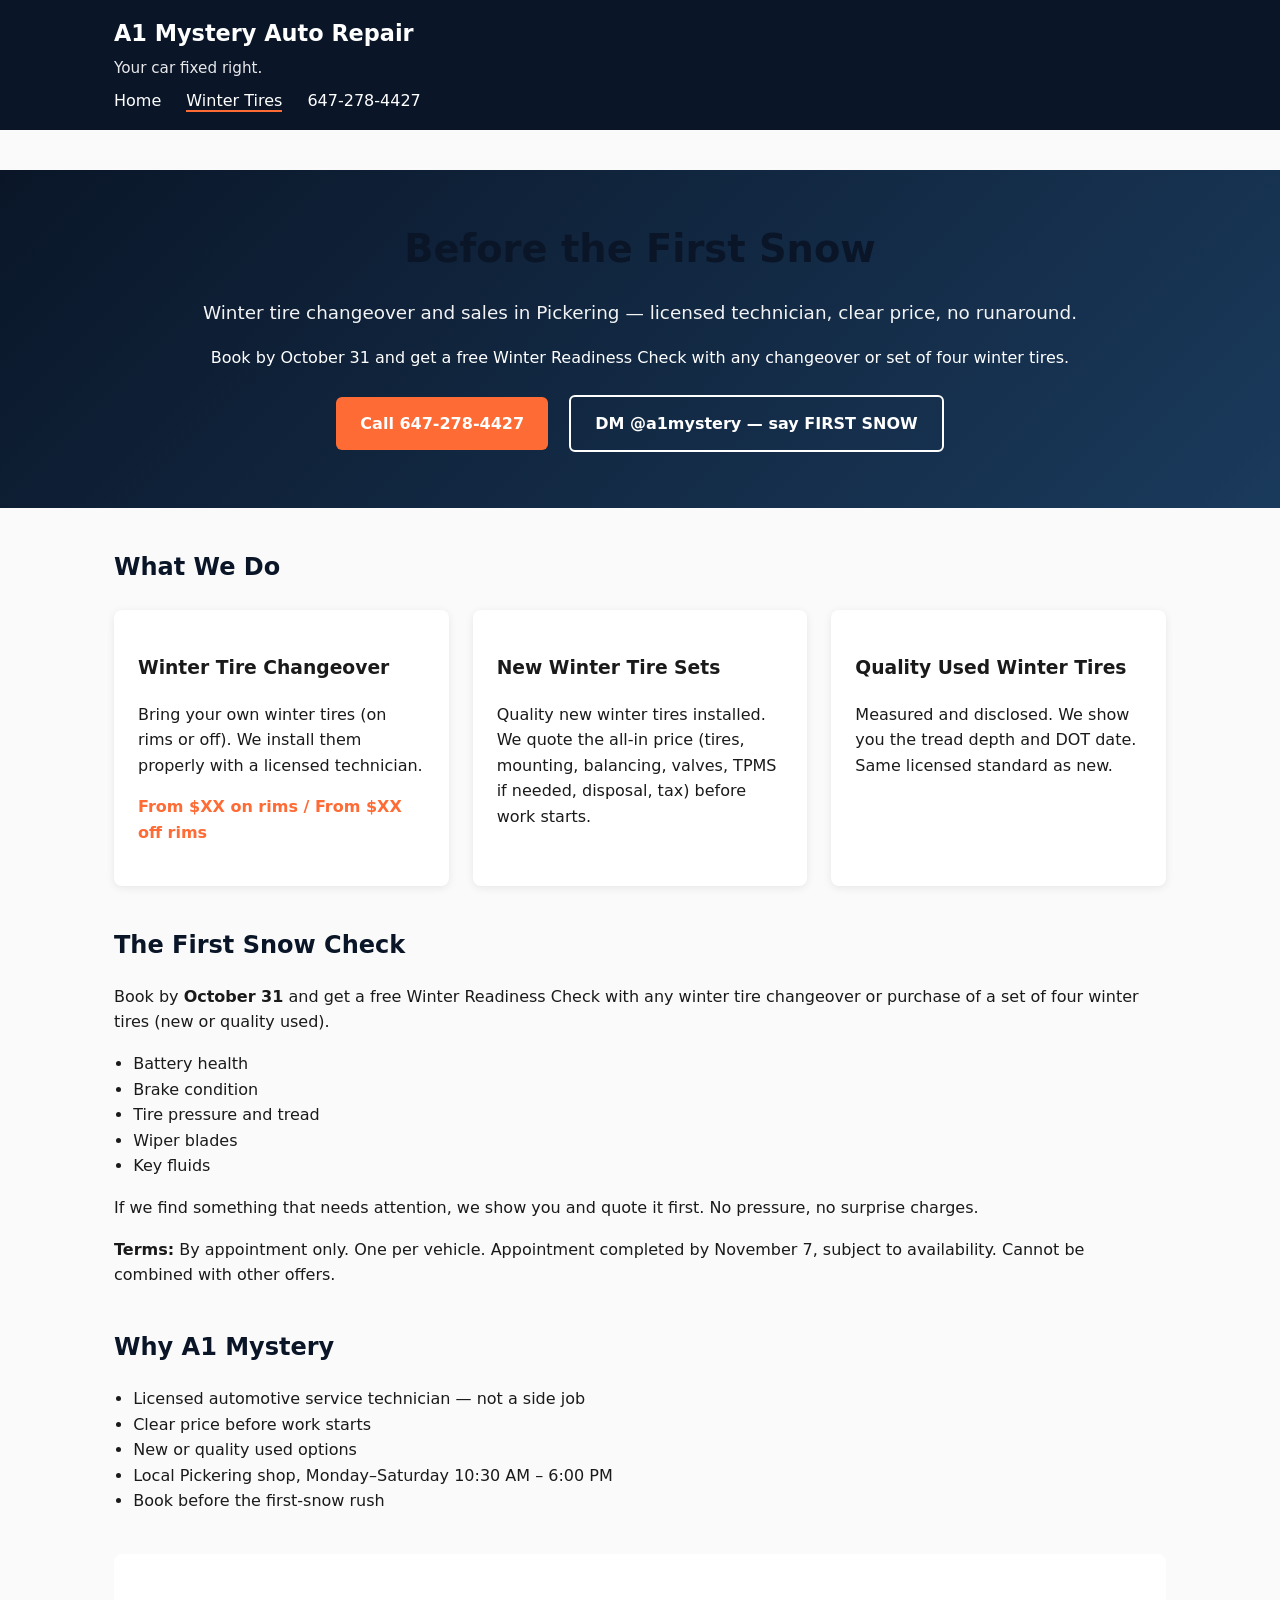
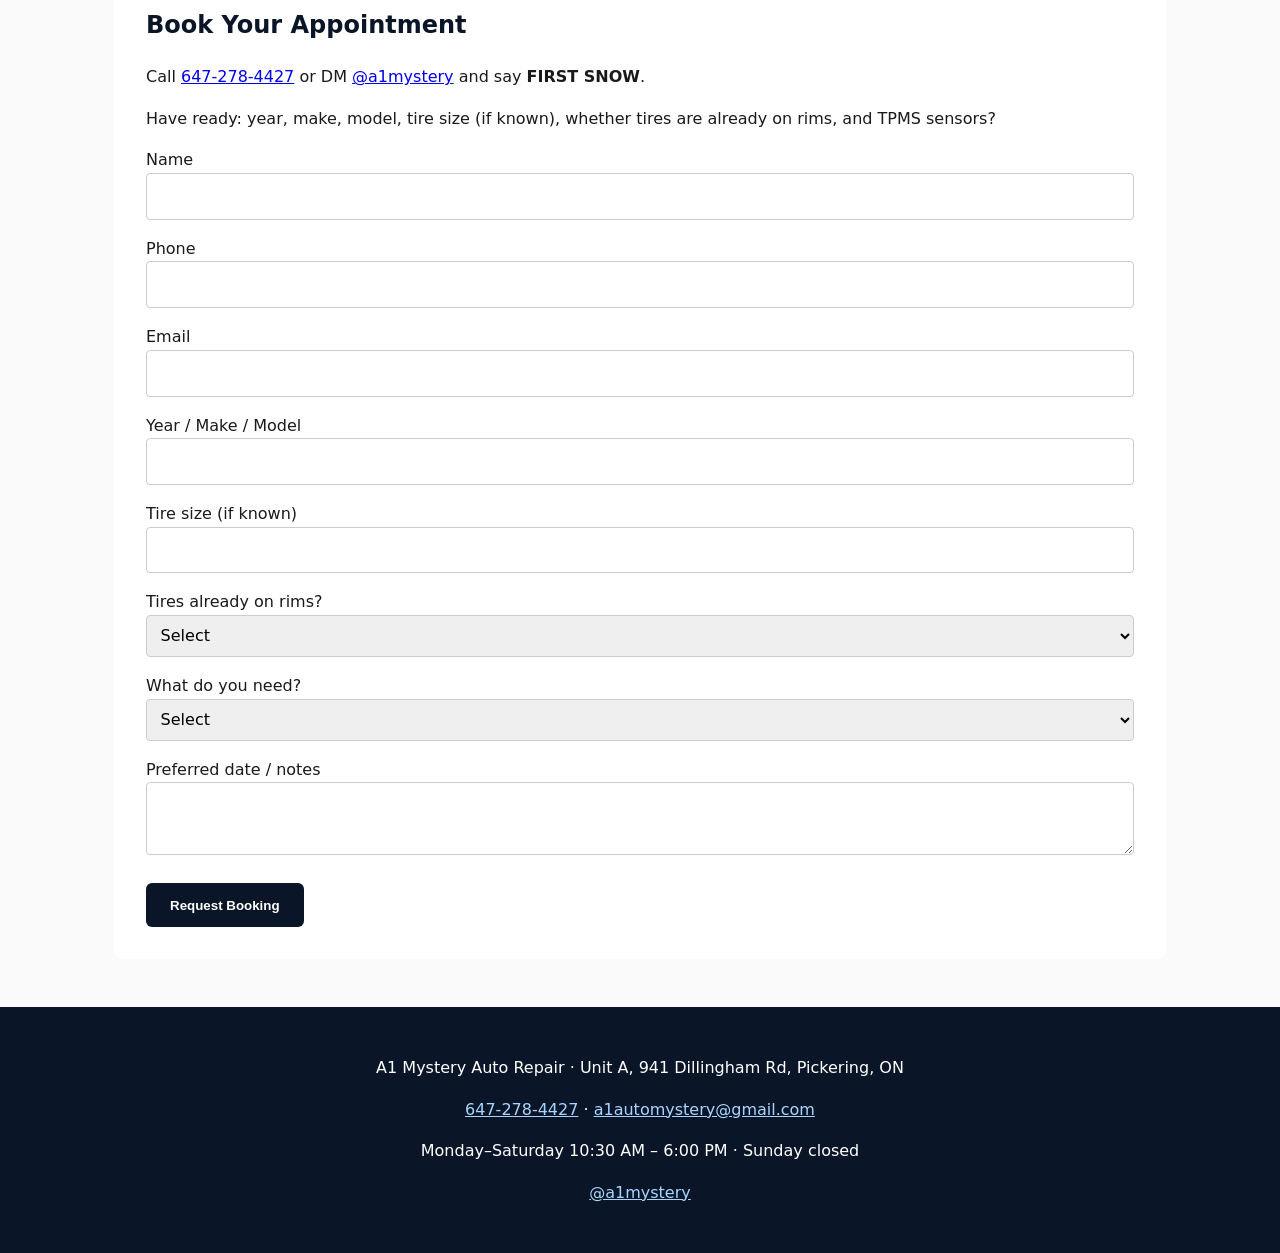
==== winter-tires.html @ 5404da3d "Add winter tire campaign page, homepage update, and styles for a1mystery.com" ====
<!DOCTYPE html>
<html lang="en">
<head>
  <meta charset="UTF-8">
  <meta name="viewport" content="width=device-width, initial-scale=1.0">
  <title>Winter Tire Changeover & Sales in Pickering | A1 Mystery Auto Repair</title>
  <meta name="description" content="Winter tire changeover, new and quality used winter tires in Pickering. Licensed technician, clear price before work starts. Book by Oct 31 for free Winter Readiness Check. Call 647-278-4427.">
  <link rel="stylesheet" href="styles.css">
</head>
<body>
  <header class="header">
    <div class="container">
      <h1><a href="index.html">A1 Mystery Auto Repair</a></h1>
      <p class="tagline">Your car fixed right.</p>
      <nav>
        <a href="index.html">Home</a>
        <a href="winter-tires.html" class="active">Winter Tires</a>
        <a href="tel:6472784427">647-278-4427</a>
      </nav>
    </div>
  </header>

  <section class="hero">
    <div class="container">
      <h2>Before the First Snow</h2>
      <p class="subtitle">Winter tire changeover and sales in Pickering — licensed technician, clear price, no runaround.</p>
      <p>Book by October 31 and get a free Winter Readiness Check with any changeover or set of four winter tires.</p>
      <a href="tel:6472784427" class="cta-button">Call 647-278-4427</a>
      <a href="https://www.instagram.com/a1mystery/" class="cta-button secondary" target="_blank">DM @a1mystery — say FIRST SNOW</a>
    </div>
  </section>

  <main class="container">
    <section>
      <h2>What We Do</h2>
      <div class="grid">
        <div class="card">
          <h3>Winter Tire Changeover</h3>
          <p>Bring your own winter tires (on rims or off). We install them properly with a licensed technician.</p>
          <p class="price">From $XX on rims / From $XX off rims</p>
        </div>
        <div class="card">
          <h3>New Winter Tire Sets</h3>
          <p>Quality new winter tires installed. We quote the all-in price (tires, mounting, balancing, valves, TPMS if needed, disposal, tax) before work starts.</p>
        </div>
        <div class="card">
          <h3>Quality Used Winter Tires</h3>
          <p>Measured and disclosed. We show you the tread depth and DOT date. Same licensed standard as new.</p>
        </div>
      </div>
    </section>

    <section>
      <h2>The First Snow Check</h2>
      <p>Book by <strong>October 31</strong> and get a free Winter Readiness Check with any winter tire changeover or purchase of a set of four winter tires (new or quality used).</p>
      <ul>
        <li>Battery health</li>
        <li>Brake condition</li>
        <li>Tire pressure and tread</li>
        <li>Wiper blades</li>
        <li>Key fluids</li>
      </ul>
      <p>If we find something that needs attention, we show you and quote it first. No pressure, no surprise charges.</p>
      <p><strong>Terms:</strong> By appointment only. One per vehicle. Appointment completed by November 7, subject to availability. Cannot be combined with other offers.</p>
    </section>

    <section>
      <h2>Why A1 Mystery</h2>
      <ul>
        <li>Licensed automotive service technician — not a side job</li>
        <li>Clear price before work starts</li>
        <li>New or quality used options</li>
        <li>Local Pickering shop, Monday–Saturday 10:30 AM – 6:00 PM</li>
        <li>Book before the first-snow rush</li>
      </ul>
    </section>

    <section class="booking">
      <h2>Book Your Appointment</h2>
      <p>Call <a href="tel:6472784427">647-278-4427</a> or DM <a href="https://www.instagram.com/a1mystery/" target="_blank">@a1mystery</a> and say <strong>FIRST SNOW</strong>.</p>
      <p>Have ready: year, make, model, tire size (if known), whether tires are already on rims, and TPMS sensors?</p>
      <form name="winter-tires" method="POST" data-netlify="true" netlify-honeypot="bot-field">
        <input type="hidden" name="form-name" value="winter-tires">
        <p class="hidden"><label>Don't fill this out: <input name="bot-field"></label></p>
        <label>Name <input type="text" name="name" required></label>
        <label>Phone <input type="tel" name="phone" required></label>
        <label>Email <input type="email" name="email"></label>
        <label>Year / Make / Model <input type="text" name="vehicle" required></label>
        <label>Tire size (if known) <input type="text" name="tire-size"></label>
        <label>Tires already on rims?
          <select name="on-rims">
            <option value="">Select</option>
            <option value="yes">Yes</option>
            <option value="no">No</option>
            <option value="unsure">Not sure</option>
          </select>
        </label>
        <label>What do you need?
          <select name="service" required>
            <option value="">Select</option>
            <option value="changeover">Changeover only</option>
            <option value="new">New set of four</option>
            <option value="used">Quality used set</option>
            <option value="unsure">Not sure yet</option>
          </select>
        </label>
        <label>Preferred date / notes <textarea name="notes"></textarea></label>
        <button type="submit">Request Booking</button>
      </form>
    </section>
  </main>

  <footer>
    <div class="container">
      <p>A1 Mystery Auto Repair · Unit A, 941 Dillingham Rd, Pickering, ON</p>
      <p><a href="tel:6472784427">647-278-4427</a> · <a href="mailto:a1automystery@gmail.com">a1automystery@gmail.com</a></p>
      <p>Monday–Saturday 10:30 AM – 6:00 PM · Sunday closed</p>
      <p><a href="https://www.instagram.com/a1mystery/" target="_blank">@a1mystery</a></p>
    </div>
  </footer>
</body>
</html>
---- styles.css ----
:root {
  --navy: #0a1628;
  --ice: #e8f4fc;
  --accent: #ff6b35;
  --text: #1a1a1a;
  --muted: #555;
}
* { box-sizing: border-box; }
body { font-family: system-ui, -apple-system, sans-serif; margin: 0; color: var(--text); line-height: 1.6; background: #fafafa; }
.container { max-width: 1100px; margin: 0 auto; padding: 0 1.5rem; }
.header { background: var(--navy); color: white; padding: 1rem 0; }
.header h1 { margin: 0; font-size: 1.4rem; }
.header a { color: white; text-decoration: none; }
.tagline { margin: 0.25rem 0 0.5rem; opacity: 0.9; font-size: 0.95rem; }
nav a { margin-right: 1.25rem; color: white; text-decoration: none; }
nav a.active { border-bottom: 2px solid var(--accent); }
.hero { background: linear-gradient(135deg, var(--navy), #1a3a5c); color: white; padding: 3rem 0; text-align: center; }
.hero h2 { font-size: 2.4rem; margin: 0 0 0.5rem; }
.subtitle { font-size: 1.15rem; opacity: 0.95; }
.cta-button { display: inline-block; background: var(--accent); color: white; padding: 0.85rem 1.5rem; margin: 0.5rem; border-radius: 6px; text-decoration: none; font-weight: 600; }
.cta-button.secondary { background: transparent; border: 2px solid white; }
.grid { display: grid; grid-template-columns: repeat(auto-fit, minmax(280px, 1fr)); gap: 1.5rem; margin: 1.5rem 0; }
.card { background: white; padding: 1.5rem; border-radius: 8px; box-shadow: 0 2px 8px rgba(0,0,0,0.08); }
.price { color: var(--accent); font-weight: 600; }
section { margin: 2.5rem 0; }
h2 { color: var(--navy); }
ul { padding-left: 1.2rem; }
.booking { background: white; padding: 2rem; border-radius: 8px; }
form label { display: block; margin: 1rem 0 0.3rem; font-weight: 500; }
input, select, textarea { width: 100%; padding: 0.6rem; border: 1px solid #ccc; border-radius: 4px; font: inherit; }
button { background: var(--navy); color: white; border: none; padding: 0.9rem 1.5rem; border-radius: 6px; font-weight: 600; cursor: pointer; margin-top: 1rem; }
.hidden { display: none; }
footer { background: var(--navy); color: white; padding: 2rem 0; text-align: center; margin-top: 3rem; }
footer a { color: #a8d5ff; }
@media (max-width: 600px) { .hero h2 { font-size: 1.8rem; } nav { font-size: 0.9rem; } }
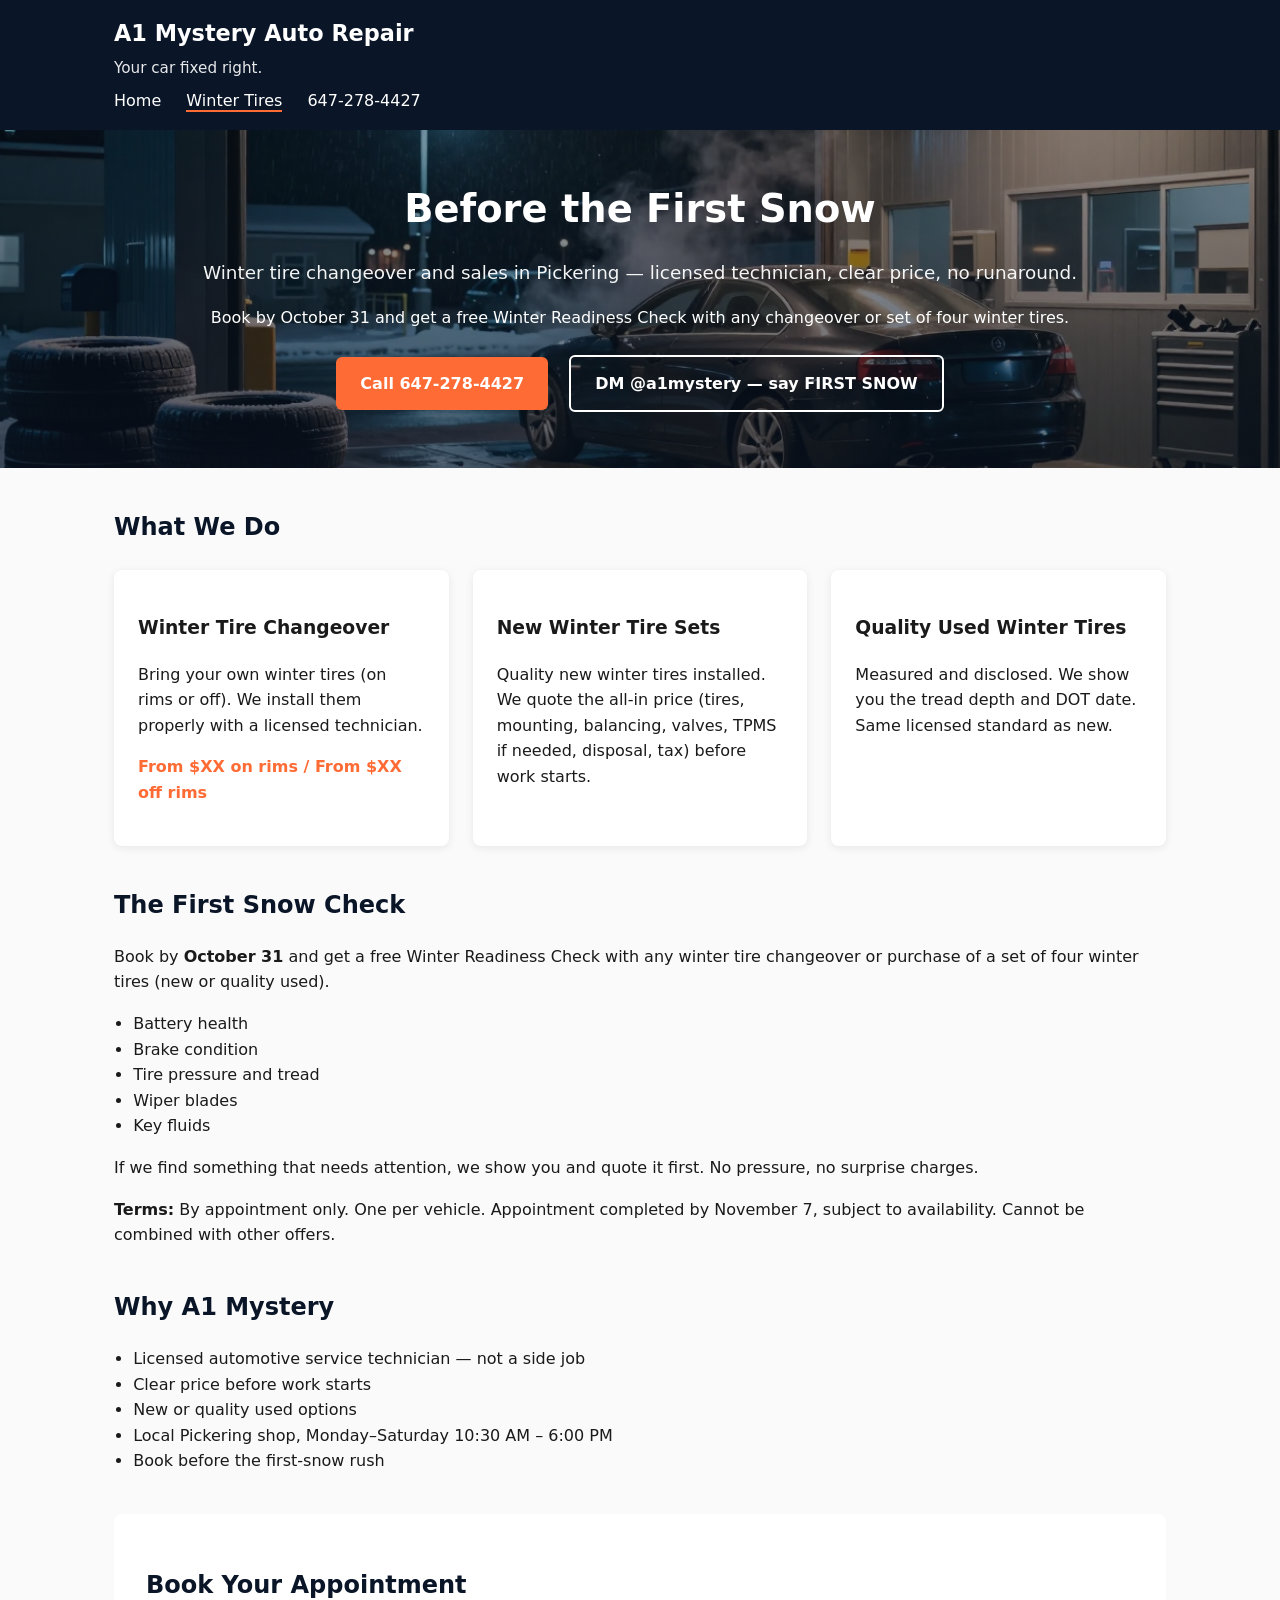
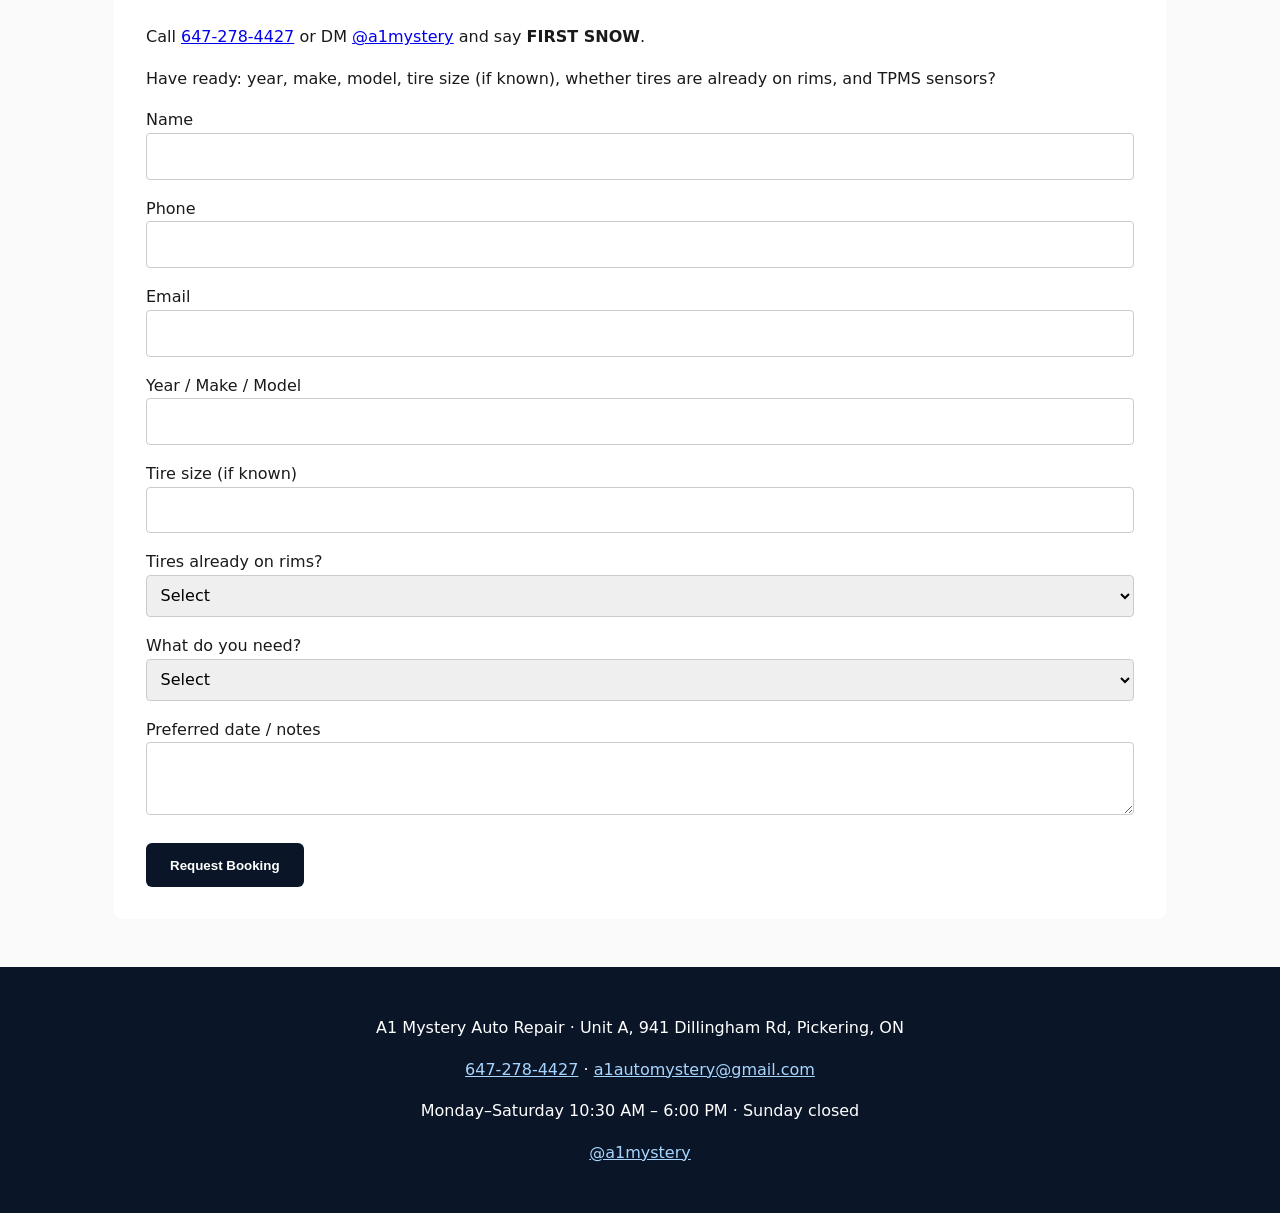
==== commit dd34b518: "Add cinematic hero background" ====
--- a/winter-tires.html
+++ b/winter-tires.html
@@ -10,17 +10,22 @@
 <body>
   <header class="header">
     <div class="container">
-      <h1><a href="index.html">A1 Mystery Auto Repair</a></h1>
+      <h1><a href='/'>A1 Mystery Auto Repair</a></h1>
       <p class="tagline">Your car fixed right.</p>
       <nav>
-        <a href="index.html">Home</a>
-        <a href="winter-tires.html" class="active">Winter Tires</a>
+        <a href='/'>Home</a>
+        <a class='active' href='/winter-tires'>Winter Tires</a>
         <a href="tel:6472784427">647-278-4427</a>
       </nav>
     </div>
   </header>
 
   <section class="hero">
+    <div class="cine-bg" aria-hidden="true">
+      <video autoplay muted loop playsinline poster="cinematic-bg.png">
+        <source src="cinematic-bg.mp4" type="video/mp4">
+      </video>
+    </div>
     <div class="container">
       <h2>Before the First Snow</h2>
       <p class="subtitle">Winter tire changeover and sales in Pickering — licensed technician, clear price, no runaround.</p>
@@ -79,7 +84,7 @@
       <h2>Book Your Appointment</h2>
       <p>Call <a href="tel:6472784427">647-278-4427</a> or DM <a href="https://www.instagram.com/a1mystery/" target="_blank">@a1mystery</a> and say <strong>FIRST SNOW</strong>.</p>
       <p>Have ready: year, make, model, tire size (if known), whether tires are already on rims, and TPMS sensors?</p>
-      <form name="winter-tires" method="POST" data-netlify="true" netlify-honeypot="bot-field">
+      <form method='POST' name='winter-tires'>
         <input type="hidden" name="form-name" value="winter-tires">
         <p class="hidden"><label>Don't fill this out: <input name="bot-field"></label></p>
         <label>Name <input type="text" name="name" required></label>
--- a/styles.css
+++ b/styles.css
@@ -14,8 +14,13 @@
 .tagline { margin: 0.25rem 0 0.5rem; opacity: 0.9; font-size: 0.95rem; }
 nav a { margin-right: 1.25rem; color: white; text-decoration: none; }
 nav a.active { border-bottom: 2px solid var(--accent); }
-.hero { background: linear-gradient(135deg, var(--navy), #1a3a5c); color: white; padding: 3rem 0; text-align: center; }
-.hero h2 { font-size: 2.4rem; margin: 0 0 0.5rem; }
+.hero { position: relative; overflow: hidden; margin: 0; background: linear-gradient(135deg, var(--navy), #1a3a5c); color: white; padding: 3rem 0; text-align: center; }
+.hero h2 { font-size: 2.4rem; margin: 0 0 0.5rem; color: white; }
+.cine-bg { position: absolute; inset: 0; z-index: 0; background: #0a1628 url("cinematic-bg.png") center / cover no-repeat; }
+.cine-bg video { width: 100%; height: 100%; object-fit: cover; display: block; transform: scale(1.08); }
+.cine-bg::after { content: ""; position: absolute; inset: 0; background: linear-gradient(180deg, rgba(10, 22, 40, 0.42), rgba(10, 22, 40, 0.62)); }
+.hero .container { position: relative; z-index: 1; }
+@media (prefers-reduced-motion: reduce) { .cine-bg video { display: none; } }
 .subtitle { font-size: 1.15rem; opacity: 0.95; }
 .cta-button { display: inline-block; background: var(--accent); color: white; padding: 0.85rem 1.5rem; margin: 0.5rem; border-radius: 6px; text-decoration: none; font-weight: 600; }
 .cta-button.secondary { background: transparent; border: 2px solid white; }
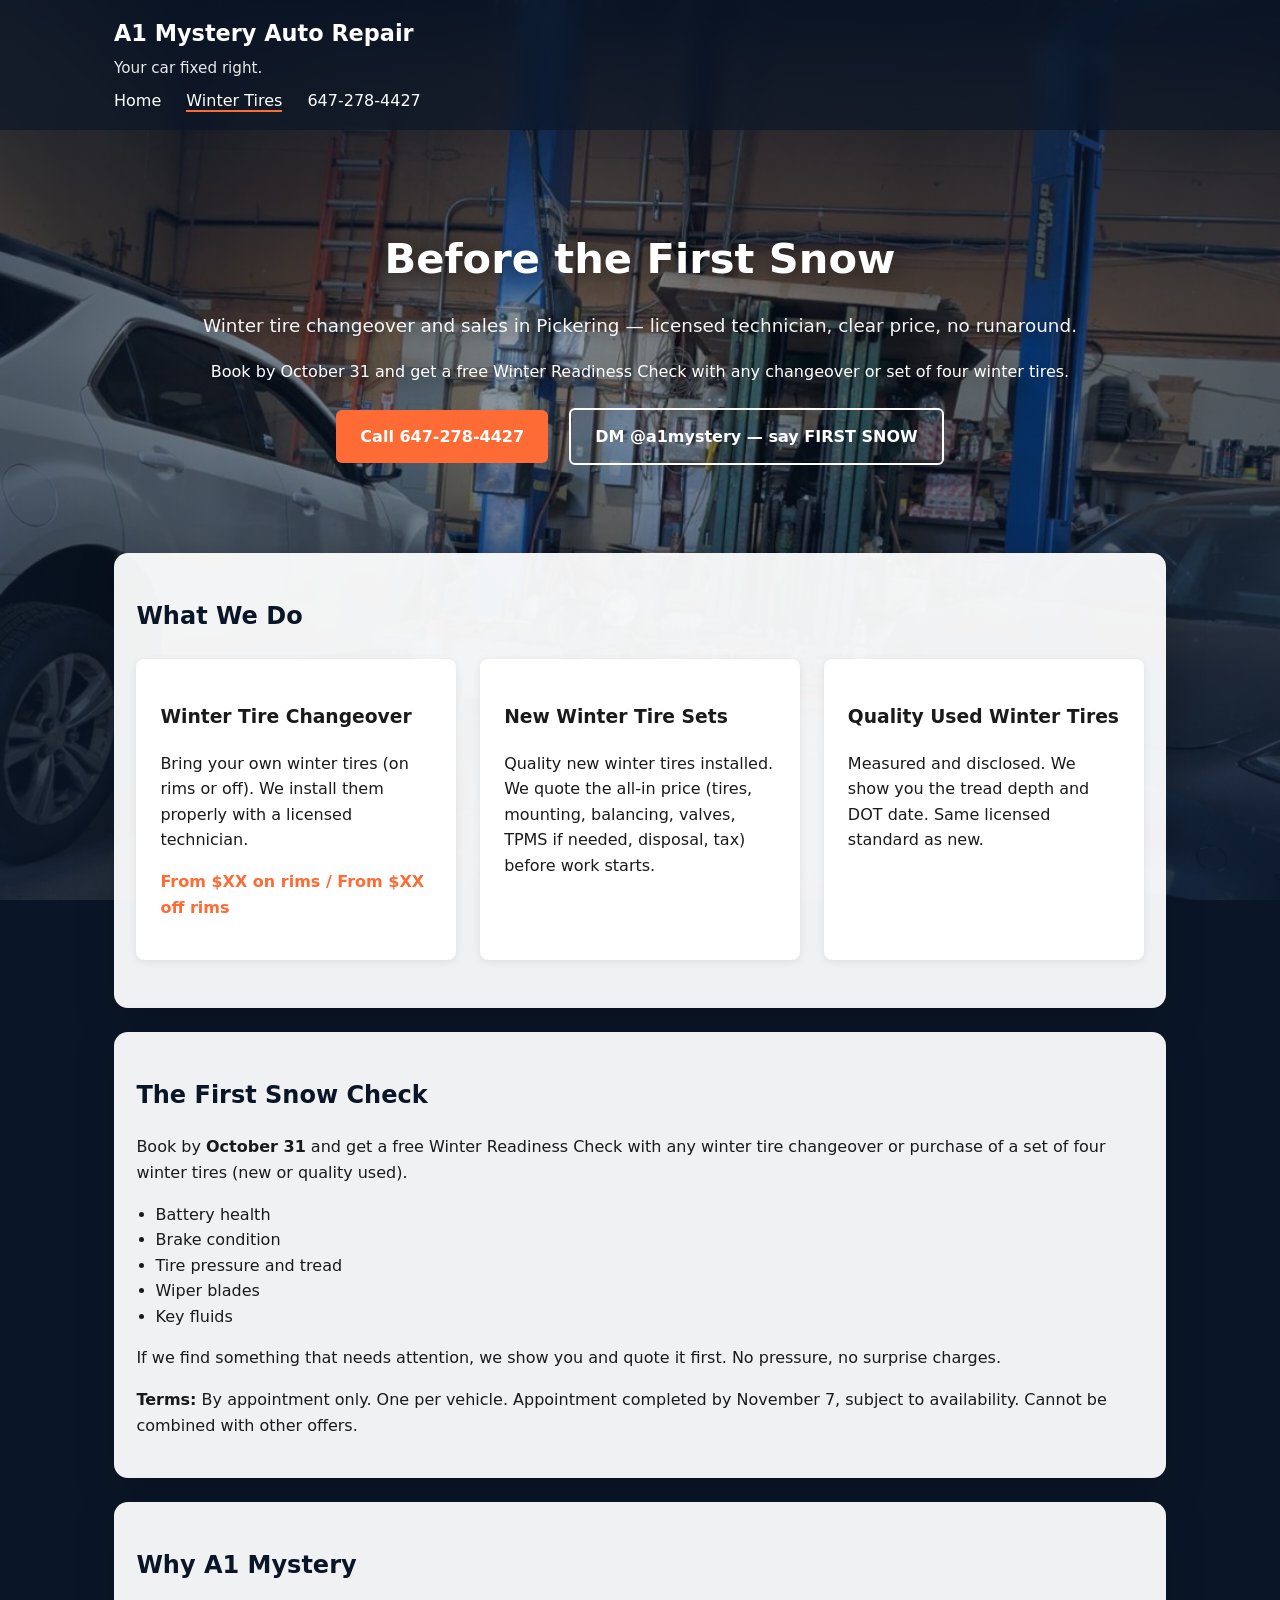
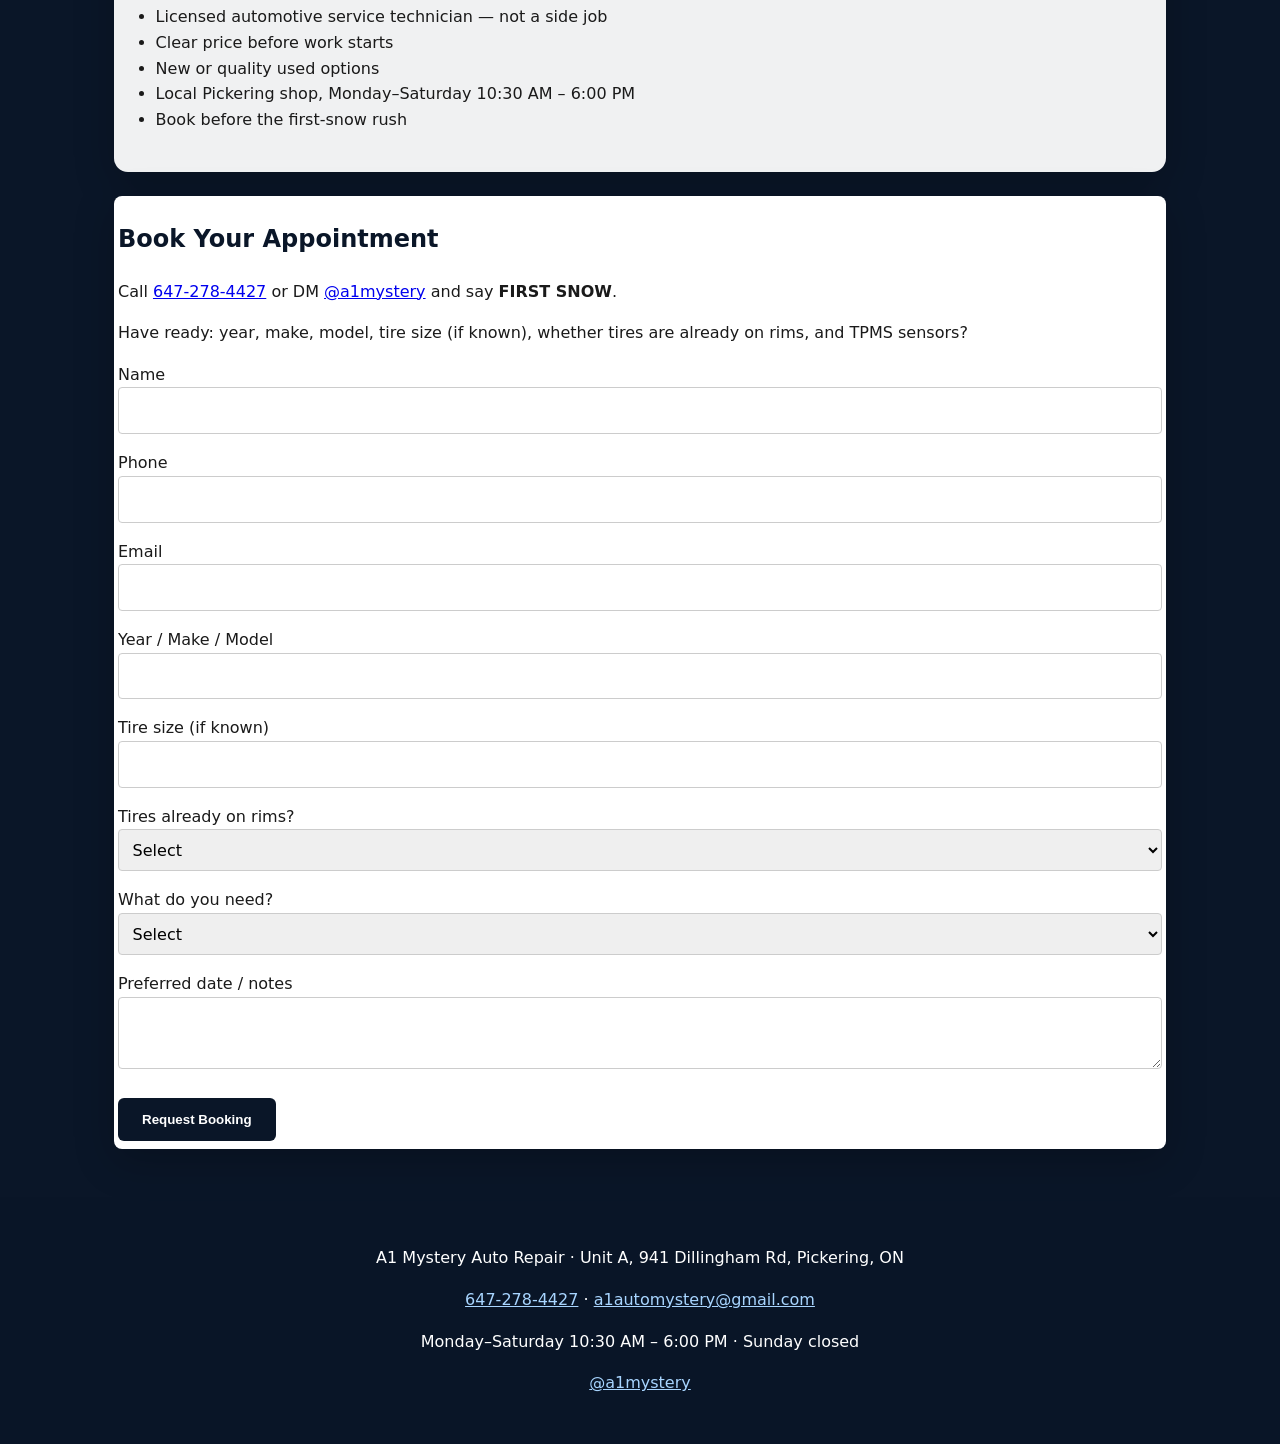
==== commit 4180f056: "Add a cinematic shop-photo background Loop a Sogni image-to-video of the real bay behind the site, w" ====
--- a/winter-tires.html
+++ b/winter-tires.html
@@ -8,6 +8,11 @@
   <link rel="stylesheet" href="styles.css">
 </head>
 <body>
+  <div class="cine-bg" aria-hidden="true">
+    <video autoplay muted loop playsinline poster="cinematic-bg.jpg">
+      <source src="cinematic-bg.mp4" type="video/mp4">
+    </video>
+  </div>
   <header class="header">
     <div class="container">
       <h1><a href='/'>A1 Mystery Auto Repair</a></h1>
@@ -21,11 +26,6 @@
   </header>
 
   <section class="hero">
-    <div class="cine-bg" aria-hidden="true">
-      <video autoplay muted loop playsinline poster="cinematic-bg.png">
-        <source src="cinematic-bg.mp4" type="video/mp4">
-      </video>
-    </div>
     <div class="container">
       <h2>Before the First Snow</h2>
       <p class="subtitle">Winter tire changeover and sales in Pickering — licensed technician, clear price, no runaround.</p>
--- a/styles.css
+++ b/styles.css
@@ -6,35 +6,104 @@
   --muted: #555;
 }
 * { box-sizing: border-box; }
-body { font-family: system-ui, -apple-system, sans-serif; margin: 0; color: var(--text); line-height: 1.6; background: #fafafa; }
+body {
+  font-family: system-ui, -apple-system, sans-serif;
+  margin: 0;
+  color: var(--text);
+  line-height: 1.6;
+  background: #0a1628;
+}
 .container { max-width: 1100px; margin: 0 auto; padding: 0 1.5rem; }
-.header { background: var(--navy); color: white; padding: 1rem 0; }
+.cine-bg {
+  position: fixed;
+  inset: 0;
+  z-index: 0;
+  background: #0a1628 url("cinematic-bg.jpg") center 42% / cover no-repeat;
+}
+.cine-bg video {
+  width: 100%;
+  height: 100%;
+  object-fit: cover;
+  object-position: center 42%;
+  display: block;
+}
+.cine-bg::after {
+  content: "";
+  position: absolute;
+  inset: 0;
+  background:
+    radial-gradient(ellipse at center, rgba(10, 22, 40, 0.12), rgba(10, 22, 40, 0.48) 70%),
+    linear-gradient(180deg, rgba(10, 22, 40, 0.62) 0%, rgba(10, 22, 40, 0.28) 38%, rgba(10, 22, 40, 0.72) 100%);
+  pointer-events: none;
+}
+.header, .hero, main, footer { position: relative; z-index: 1; }
+.header {
+  background: rgba(10, 22, 40, 0.62);
+  color: white;
+  padding: 1rem 0;
+  backdrop-filter: blur(10px);
+}
 .header h1 { margin: 0; font-size: 1.4rem; }
 .header a { color: white; text-decoration: none; }
 .tagline { margin: 0.25rem 0 0.5rem; opacity: 0.9; font-size: 0.95rem; }
 nav a { margin-right: 1.25rem; color: white; text-decoration: none; }
 nav a.active { border-bottom: 2px solid var(--accent); }
-.hero { position: relative; overflow: hidden; margin: 0; background: linear-gradient(135deg, var(--navy), #1a3a5c); color: white; padding: 3rem 0; text-align: center; }
-.hero h2 { font-size: 2.4rem; margin: 0 0 0.5rem; color: white; }
-.cine-bg { position: absolute; inset: 0; z-index: 0; background: #0a1628 url("cinematic-bg.png") center / cover no-repeat; }
-.cine-bg video { width: 100%; height: 100%; object-fit: cover; display: block; transform: scale(1.08); }
-.cine-bg::after { content: ""; position: absolute; inset: 0; background: linear-gradient(180deg, rgba(10, 22, 40, 0.42), rgba(10, 22, 40, 0.62)); }
-.hero .container { position: relative; z-index: 1; }
-@media (prefers-reduced-motion: reduce) { .cine-bg video { display: none; } }
+.hero {
+  background: transparent;
+  color: white;
+  padding: 4.5rem 0 3.5rem;
+  text-align: center;
+}
+.hero h2 {
+  font-size: 2.6rem;
+  margin: 0 0 0.5rem;
+  color: white;
+  text-shadow: 0 2px 22px rgba(0, 0, 0, 0.55);
+}
+.hero p { text-shadow: 0 2px 16px rgba(0, 0, 0, 0.5); }
 .subtitle { font-size: 1.15rem; opacity: 0.95; }
-.cta-button { display: inline-block; background: var(--accent); color: white; padding: 0.85rem 1.5rem; margin: 0.5rem; border-radius: 6px; text-decoration: none; font-weight: 600; }
+.cta-button {
+  display: inline-block;
+  background: var(--accent);
+  color: white;
+  padding: 0.85rem 1.5rem;
+  margin: 0.5rem;
+  border-radius: 6px;
+  text-decoration: none;
+  font-weight: 600;
+}
 .cta-button.secondary { background: transparent; border: 2px solid white; }
+main section {
+  background: rgba(255, 255, 255, 0.94);
+  border-radius: 14px;
+  padding: 1.5rem 1.4rem;
+  box-shadow: 0 12px 40px rgba(0, 0, 0, 0.22);
+}
 .grid { display: grid; grid-template-columns: repeat(auto-fit, minmax(280px, 1fr)); gap: 1.5rem; margin: 1.5rem 0; }
-.card { background: white; padding: 1.5rem; border-radius: 8px; box-shadow: 0 2px 8px rgba(0,0,0,0.08); }
+.card { background: white; padding: 1.5rem; border-radius: 8px; box-shadow: 0 2px 8px rgba(0, 0, 0, 0.08); }
 .price { color: var(--accent); font-weight: 600; }
-section { margin: 2.5rem 0; }
+section { margin: 1.5rem 0; }
 h2 { color: var(--navy); }
 ul { padding-left: 1.2rem; }
-.booking { background: white; padding: 2rem; border-radius: 8px; }
+.booking { background: white; padding: 0.25rem 0.25rem 0.5rem; border-radius: 8px; }
 form label { display: block; margin: 1rem 0 0.3rem; font-weight: 500; }
 input, select, textarea { width: 100%; padding: 0.6rem; border: 1px solid #ccc; border-radius: 4px; font: inherit; }
 button { background: var(--navy); color: white; border: none; padding: 0.9rem 1.5rem; border-radius: 6px; font-weight: 600; cursor: pointer; margin-top: 1rem; }
 .hidden { display: none; }
-footer { background: var(--navy); color: white; padding: 2rem 0; text-align: center; margin-top: 3rem; }
+footer {
+  background: rgba(10, 22, 40, 0.78);
+  color: white;
+  padding: 2rem 0;
+  text-align: center;
+  margin-top: 3rem;
+  backdrop-filter: blur(8px);
+}
 footer a { color: #a8d5ff; }
-@media (max-width: 600px) { .hero h2 { font-size: 1.8rem; } nav { font-size: 0.9rem; } }
+@media (prefers-reduced-motion: reduce) {
+  .cine-bg video { display: none; }
+}
+@media (max-width: 600px) {
+  .hero { padding: 3rem 0 2.4rem; }
+  .hero h2 { font-size: 1.8rem; }
+  nav { font-size: 0.9rem; }
+}
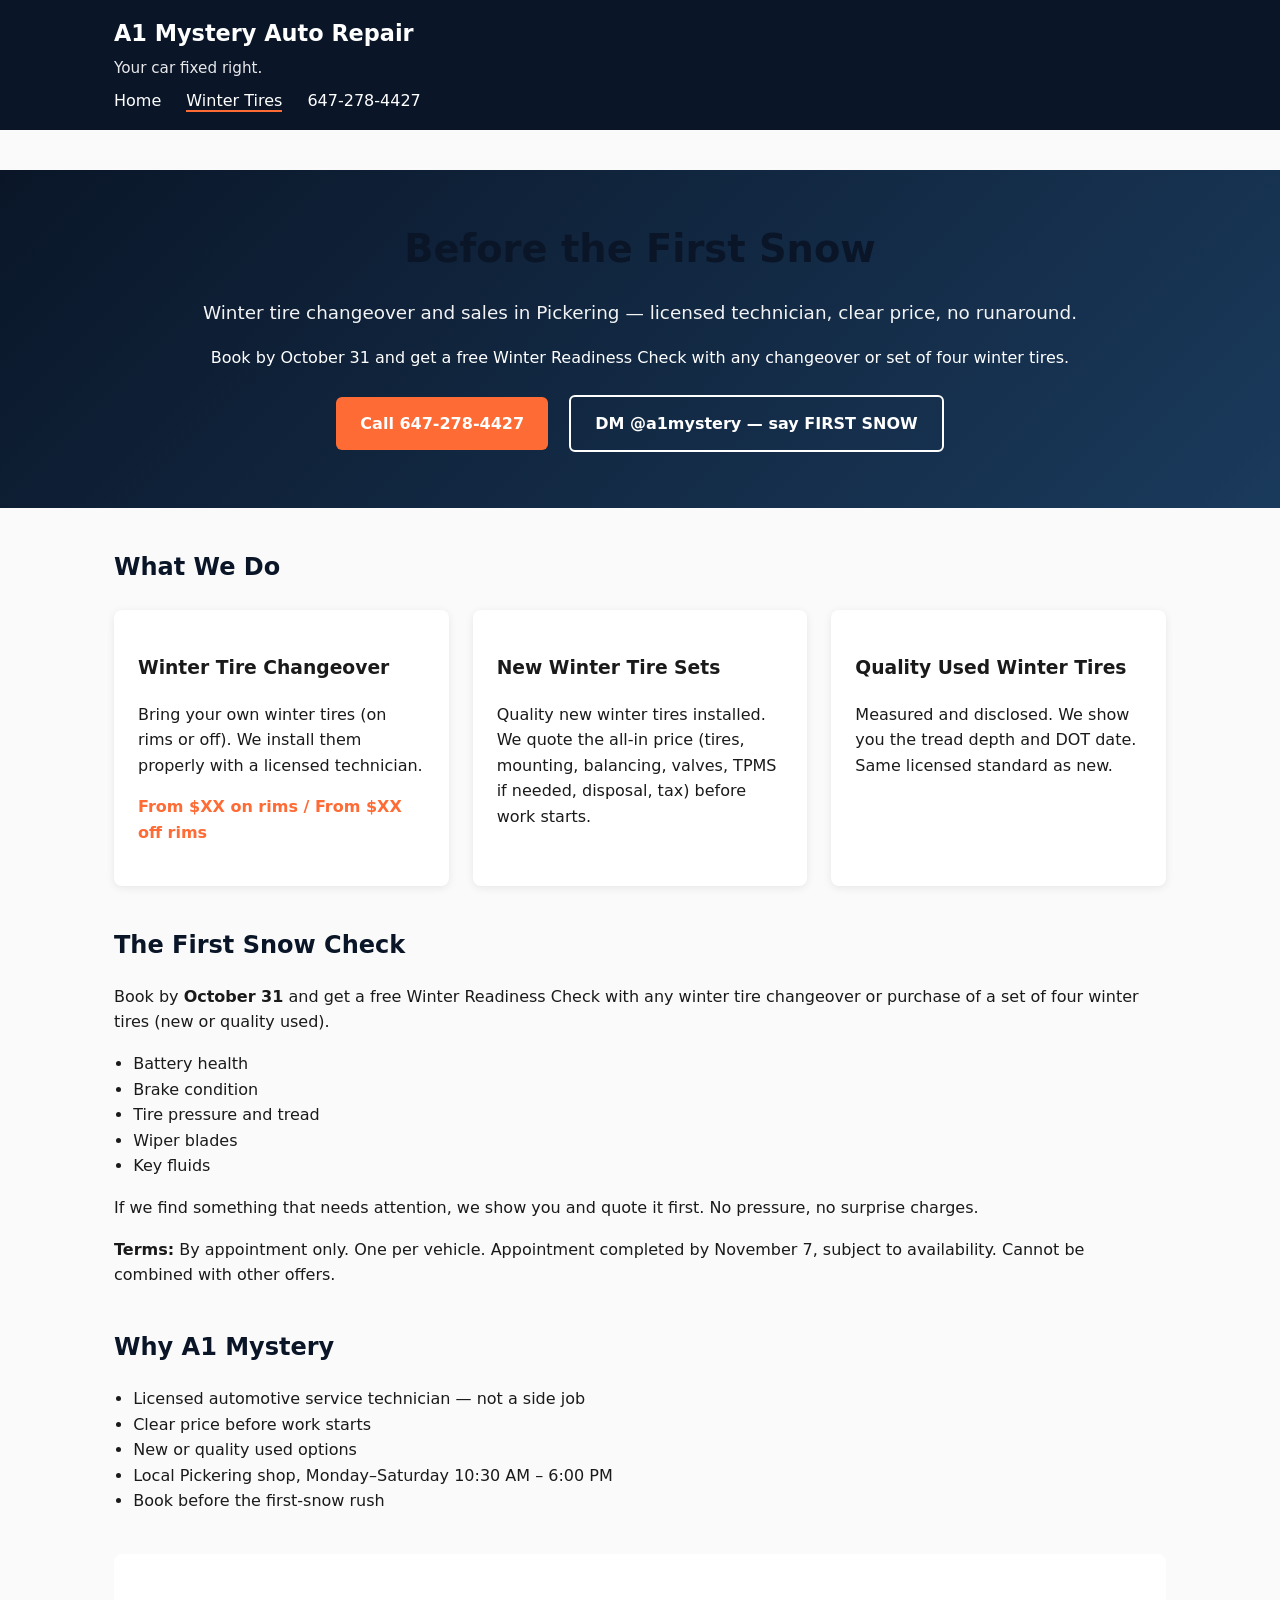
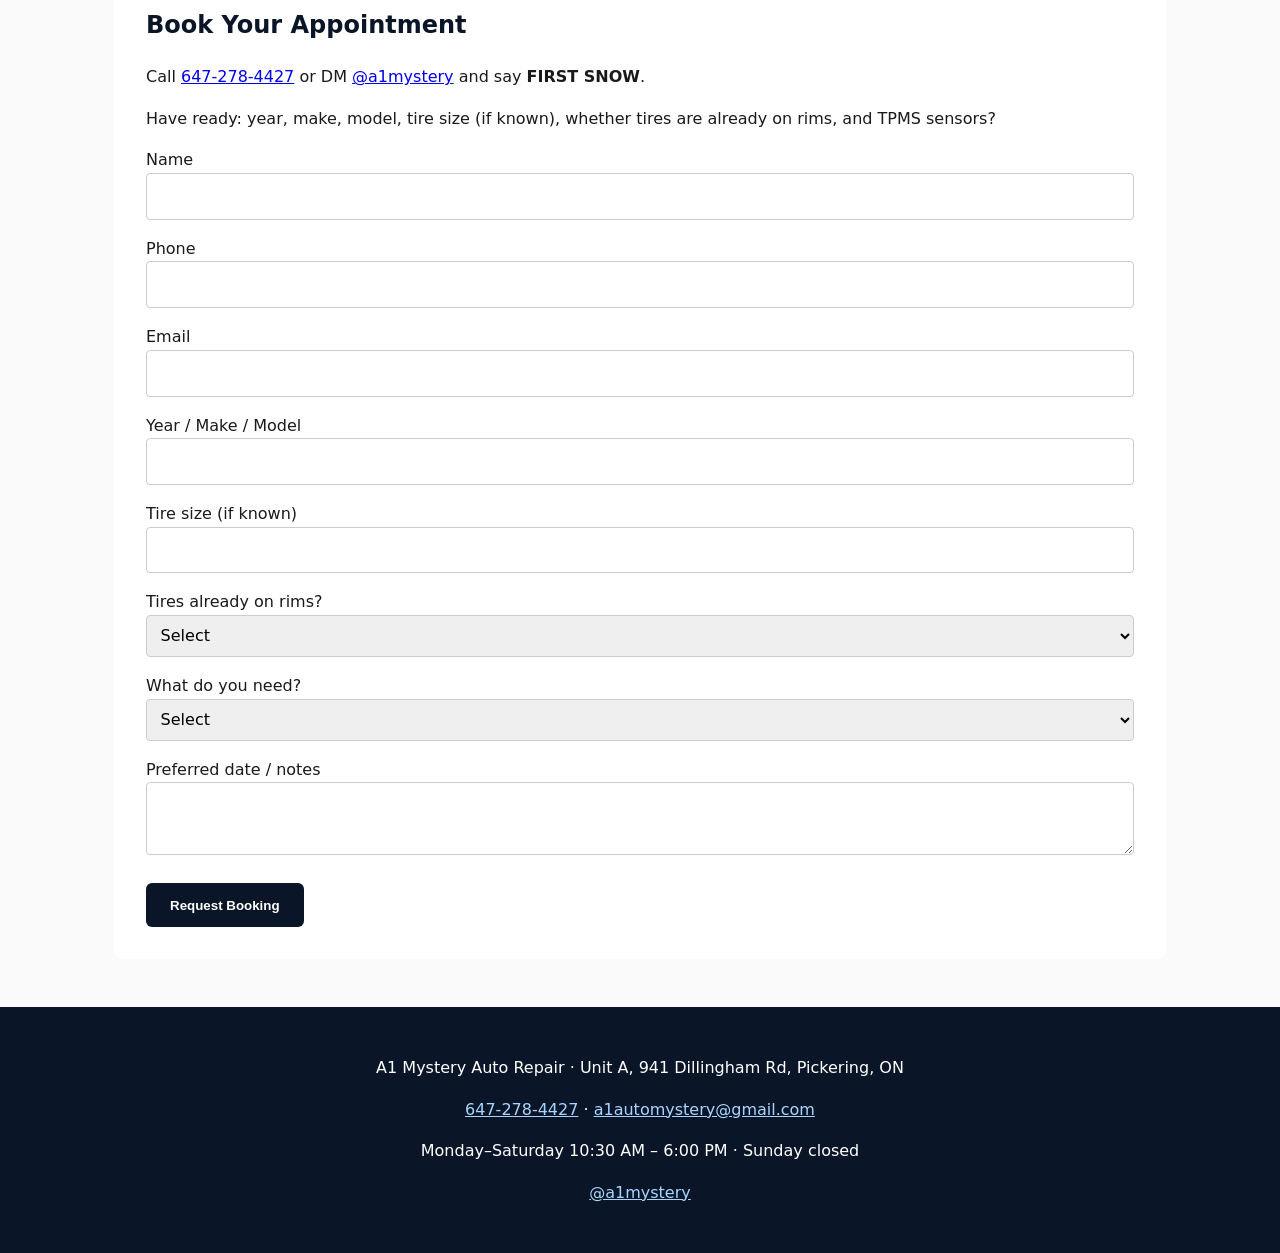
==== commit f76e60ea: "Restore the original a1mystery.com site" ====
--- a/winter-tires.html
+++ b/winter-tires.html
@@ -8,18 +8,13 @@
   <link rel="stylesheet" href="styles.css">
 </head>
 <body>
-  <div class="cine-bg" aria-hidden="true">
-    <video autoplay muted loop playsinline poster="cinematic-bg.jpg">
-      <source src="cinematic-bg.mp4" type="video/mp4">
-    </video>
-  </div>
   <header class="header">
     <div class="container">
-      <h1><a href='/'>A1 Mystery Auto Repair</a></h1>
+      <h1><a href="index.html">A1 Mystery Auto Repair</a></h1>
       <p class="tagline">Your car fixed right.</p>
       <nav>
-        <a href='/'>Home</a>
-        <a class='active' href='/winter-tires'>Winter Tires</a>
+        <a href="index.html">Home</a>
+        <a href="winter-tires.html" class="active">Winter Tires</a>
         <a href="tel:6472784427">647-278-4427</a>
       </nav>
     </div>
@@ -84,7 +79,7 @@
       <h2>Book Your Appointment</h2>
       <p>Call <a href="tel:6472784427">647-278-4427</a> or DM <a href="https://www.instagram.com/a1mystery/" target="_blank">@a1mystery</a> and say <strong>FIRST SNOW</strong>.</p>
       <p>Have ready: year, make, model, tire size (if known), whether tires are already on rims, and TPMS sensors?</p>
-      <form method='POST' name='winter-tires'>
+      <form name="winter-tires" method="POST" data-netlify="true" netlify-honeypot="bot-field">
         <input type="hidden" name="form-name" value="winter-tires">
         <p class="hidden"><label>Don't fill this out: <input name="bot-field"></label></p>
         <label>Name <input type="text" name="name" required></label>
--- a/styles.css
+++ b/styles.css
@@ -6,104 +6,30 @@
   --muted: #555;
 }
 * { box-sizing: border-box; }
-body {
-  font-family: system-ui, -apple-system, sans-serif;
-  margin: 0;
-  color: var(--text);
-  line-height: 1.6;
-  background: #0a1628;
-}
+body { font-family: system-ui, -apple-system, sans-serif; margin: 0; color: var(--text); line-height: 1.6; background: #fafafa; }
 .container { max-width: 1100px; margin: 0 auto; padding: 0 1.5rem; }
-.cine-bg {
-  position: fixed;
-  inset: 0;
-  z-index: 0;
-  background: #0a1628 url("cinematic-bg.jpg") center 42% / cover no-repeat;
-}
-.cine-bg video {
-  width: 100%;
-  height: 100%;
-  object-fit: cover;
-  object-position: center 42%;
-  display: block;
-}
-.cine-bg::after {
-  content: "";
-  position: absolute;
-  inset: 0;
-  background:
-    radial-gradient(ellipse at center, rgba(10, 22, 40, 0.12), rgba(10, 22, 40, 0.48) 70%),
-    linear-gradient(180deg, rgba(10, 22, 40, 0.62) 0%, rgba(10, 22, 40, 0.28) 38%, rgba(10, 22, 40, 0.72) 100%);
-  pointer-events: none;
-}
-.header, .hero, main, footer { position: relative; z-index: 1; }
-.header {
-  background: rgba(10, 22, 40, 0.62);
-  color: white;
-  padding: 1rem 0;
-  backdrop-filter: blur(10px);
-}
+.header { background: var(--navy); color: white; padding: 1rem 0; }
 .header h1 { margin: 0; font-size: 1.4rem; }
 .header a { color: white; text-decoration: none; }
 .tagline { margin: 0.25rem 0 0.5rem; opacity: 0.9; font-size: 0.95rem; }
 nav a { margin-right: 1.25rem; color: white; text-decoration: none; }
 nav a.active { border-bottom: 2px solid var(--accent); }
-.hero {
-  background: transparent;
-  color: white;
-  padding: 4.5rem 0 3.5rem;
-  text-align: center;
-}
-.hero h2 {
-  font-size: 2.6rem;
-  margin: 0 0 0.5rem;
-  color: white;
-  text-shadow: 0 2px 22px rgba(0, 0, 0, 0.55);
-}
-.hero p { text-shadow: 0 2px 16px rgba(0, 0, 0, 0.5); }
+.hero { background: linear-gradient(135deg, var(--navy), #1a3a5c); color: white; padding: 3rem 0; text-align: center; }
+.hero h2 { font-size: 2.4rem; margin: 0 0 0.5rem; }
 .subtitle { font-size: 1.15rem; opacity: 0.95; }
-.cta-button {
-  display: inline-block;
-  background: var(--accent);
-  color: white;
-  padding: 0.85rem 1.5rem;
-  margin: 0.5rem;
-  border-radius: 6px;
-  text-decoration: none;
-  font-weight: 600;
-}
+.cta-button { display: inline-block; background: var(--accent); color: white; padding: 0.85rem 1.5rem; margin: 0.5rem; border-radius: 6px; text-decoration: none; font-weight: 600; }
 .cta-button.secondary { background: transparent; border: 2px solid white; }
-main section {
-  background: rgba(255, 255, 255, 0.94);
-  border-radius: 14px;
-  padding: 1.5rem 1.4rem;
-  box-shadow: 0 12px 40px rgba(0, 0, 0, 0.22);
-}
 .grid { display: grid; grid-template-columns: repeat(auto-fit, minmax(280px, 1fr)); gap: 1.5rem; margin: 1.5rem 0; }
-.card { background: white; padding: 1.5rem; border-radius: 8px; box-shadow: 0 2px 8px rgba(0, 0, 0, 0.08); }
+.card { background: white; padding: 1.5rem; border-radius: 8px; box-shadow: 0 2px 8px rgba(0,0,0,0.08); }
 .price { color: var(--accent); font-weight: 600; }
-section { margin: 1.5rem 0; }
+section { margin: 2.5rem 0; }
 h2 { color: var(--navy); }
 ul { padding-left: 1.2rem; }
-.booking { background: white; padding: 0.25rem 0.25rem 0.5rem; border-radius: 8px; }
+.booking { background: white; padding: 2rem; border-radius: 8px; }
 form label { display: block; margin: 1rem 0 0.3rem; font-weight: 500; }
 input, select, textarea { width: 100%; padding: 0.6rem; border: 1px solid #ccc; border-radius: 4px; font: inherit; }
 button { background: var(--navy); color: white; border: none; padding: 0.9rem 1.5rem; border-radius: 6px; font-weight: 600; cursor: pointer; margin-top: 1rem; }
 .hidden { display: none; }
-footer {
-  background: rgba(10, 22, 40, 0.78);
-  color: white;
-  padding: 2rem 0;
-  text-align: center;
-  margin-top: 3rem;
-  backdrop-filter: blur(8px);
-}
+footer { background: var(--navy); color: white; padding: 2rem 0; text-align: center; margin-top: 3rem; }
 footer a { color: #a8d5ff; }
-@media (prefers-reduced-motion: reduce) {
-  .cine-bg video { display: none; }
-}
-@media (max-width: 600px) {
-  .hero { padding: 3rem 0 2.4rem; }
-  .hero h2 { font-size: 1.8rem; }
-  nav { font-size: 0.9rem; }
-}
+@media (max-width: 600px) { .hero h2 { font-size: 1.8rem; } nav { font-size: 0.9rem; } }
